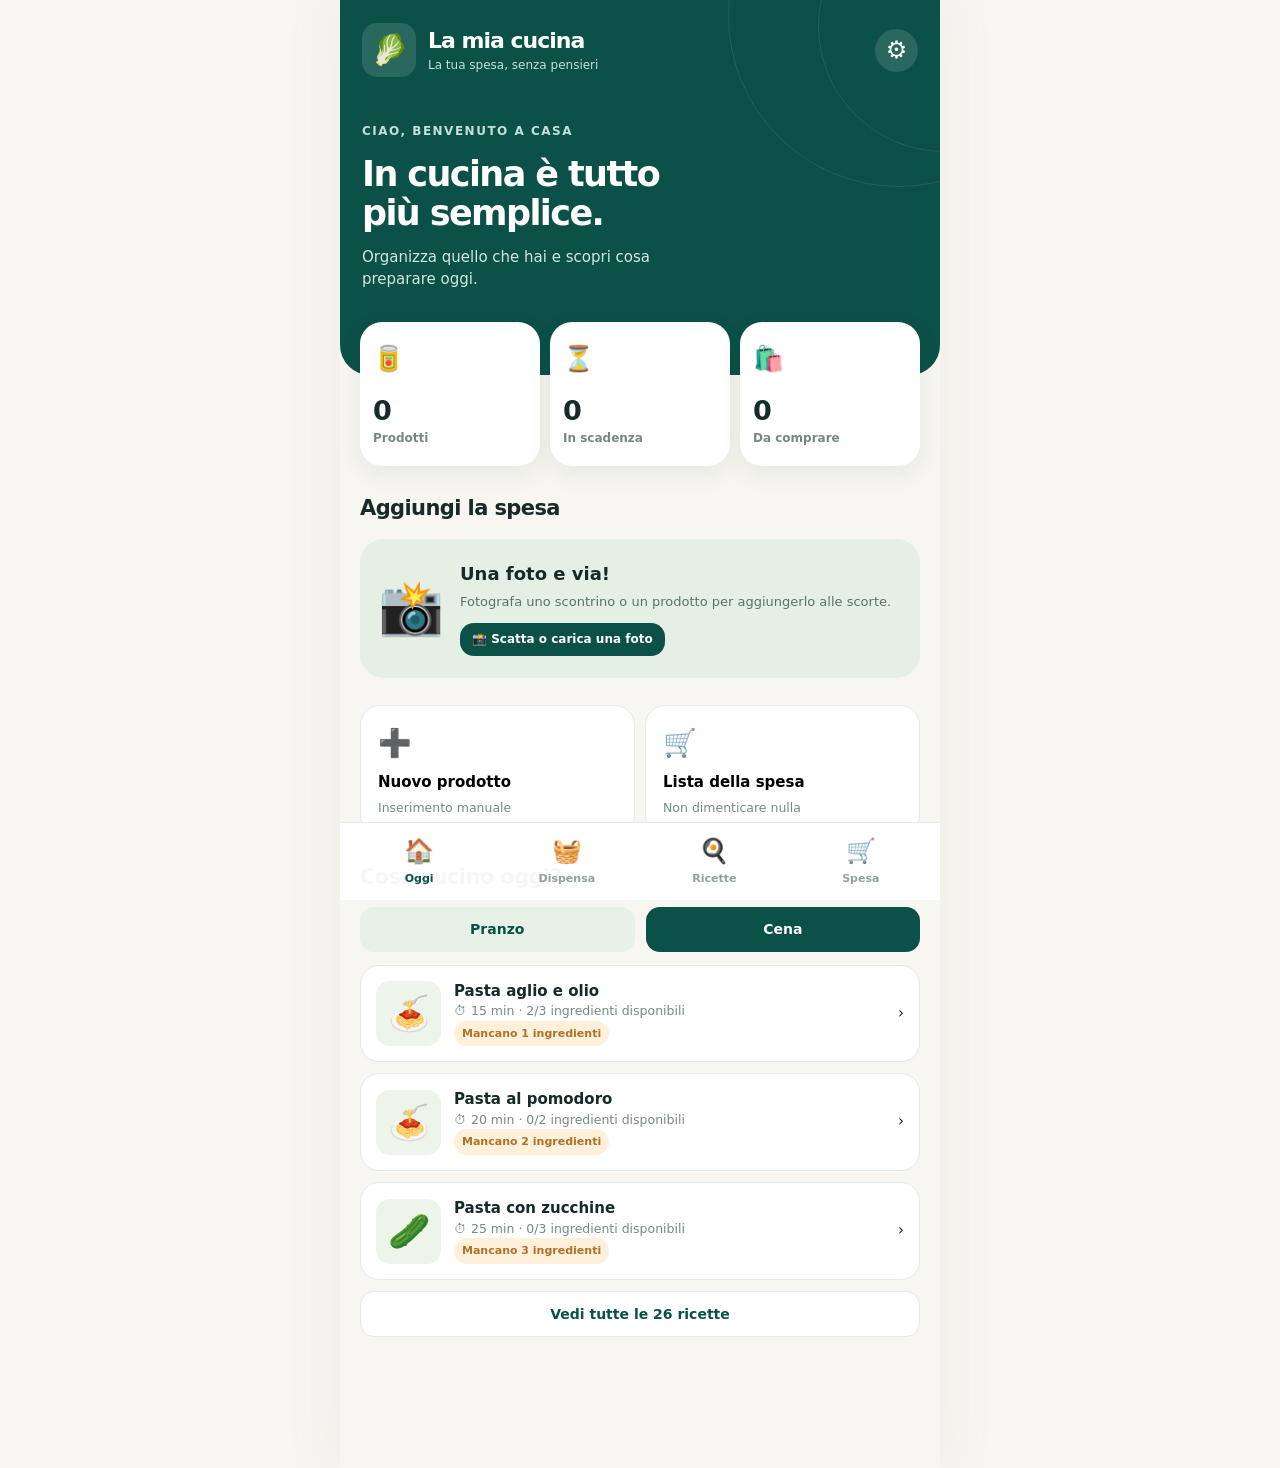
==== index.html @ 717e71c3 "Pubblica La mia cucina per iPhone (PWA)" ====
<!doctype html>
<html lang="it"><head><meta charset="UTF-8"><meta name="viewport" content="width=device-width,initial-scale=1,viewport-fit=cover"><meta name="theme-color" content="#0b5147"><meta name="apple-mobile-web-app-capable" content="yes"><meta name="apple-mobile-web-app-title" content="La mia cucina"><meta name="apple-mobile-web-app-status-bar-style" content="default"><meta name="description" content="La mia cucina: dispensa, frigo, ricette e lista spesa"><link rel="manifest" href="./manifest.webmanifest"><link rel="apple-touch-icon" href="./apple-touch-icon.png"><link rel="icon" href="./icon-192.png" type="image/png"><title>La mia cucina</title>
<style>
:root{--forest:#0b5147;--forest2:#073d35;--mint:#e6f0e5;--bg:#f7f6f0;--ink:#162b29;--muted:#768a81;--line:#e5eae4;--yellow:#fff4dc;--red:#bc4c45;--shadow:0 8px 26px #19352b12}*{box-sizing:border-box}html,body{margin:0;background:var(--bg);color:var(--ink);font:15px/1.45 system-ui,-apple-system,Segoe UI,sans-serif}button,input,select,textarea{font:inherit}button{cursor:pointer;border:0}button:disabled{opacity:.5}.app{max-width:600px;margin:auto;min-height:100dvh;padding-bottom:104px;background:var(--bg)}.hero{background:var(--forest);color:#fff;border-radius:0 0 30px 30px;padding:23px 22px 85px;position:relative;overflow:hidden}.hero:before,.hero:after{content:"";position:absolute;width:250px;height:250px;border:1px solid #ffffff19;border-radius:50%;right:-130px;top:-100px}.hero:after{width:340px;height:340px;top:-155px}.brandbar{display:flex;align-items:center;gap:12px;position:relative;z-index:1}.brandicon{border-radius:15px;background:#ffffff20;width:54px;height:54px;display:grid;place-items:center;font-size:30px}.brandbar b{display:block;font-size:22px;letter-spacing:-1px}.brandbar small{color:#c6e0d5;display:block;font-size:12px}.settings{margin-left:auto;background:#ffffff20;color:#fff;border-radius:50%;width:43px;height:43px;font-size:24px}.welcome{margin-top:43px;position:relative;z-index:1}.eyebrow{text-transform:uppercase;letter-spacing:1.5px;color:#c4dfd6;font-weight:800;font-size:12px}.welcome h1{font-size:35px;letter-spacing:-1.6px;line-height:1.13;max-width:330px;margin:13px 0}.welcome p{color:#d2e8df;margin:0;max-width:350px}.summary{position:relative;z-index:2;margin:-53px 20px 0;display:grid;grid-template-columns:repeat(3,minmax(0,1fr));gap:10px}.metric{border-radius:22px;background:#fff;box-shadow:var(--shadow);padding:19px 13px;min-width:0}.metric i{font-style:normal;font-size:25px}.metric b{display:block;font-size:27px;margin-top:13px}.metric small{display:block;color:#788780;font-size:12px;font-weight:700}.section{margin:27px 20px}.section h2{font-size:21px;letter-spacing:-.6px;margin:0 0 15px}.photo{display:flex;gap:16px;align-items:center;border-radius:24px;background:#e5efe4;padding:22px 18px}.photo .emoji{font-size:53px}.photo h3{margin:0 0 6px;font-size:18px}.photo p{font-size:13px;color:#5c726a;margin:0 0 11px}.btn{background:var(--forest);color:#fff;border:0;border-radius:14px;padding:12px 16px;font-weight:800;font-size:14px}.btn.alt{color:var(--forest);background:#e7f1e6}.btn.white{background:#fff;color:var(--forest);border:1px solid var(--line)}.btn.red{background:#feebe8;color:#aa403b}.btn.full{width:100%}.btn.small{font-size:12px;padding:8px 12px}.actions{display:grid;grid-template-columns:1fr 1fr;gap:10px}.tile{border:1px solid var(--line);border-radius:20px;background:#fff;padding:17px;text-align:left;min-height:123px}.tile i{font-size:27px;font-style:normal}.tile b{display:block;margin-top:10px}.tile small{display:block;color:var(--muted);margin-top:5px}.bottom{position:fixed;z-index:30;bottom:0;left:0;right:0;max-width:600px;margin:auto;background:#fffffff5;border-top:1px solid var(--line);display:flex;justify-content:space-around;padding:10px 6px max(12px,env(safe-area-inset-bottom))}.bottom button{background:none;min-width:66px;color:#91a19a;font-size:11px;font-weight:750;display:grid;justify-items:center;gap:2px}.bottom button span{font-size:24px}.bottom button.active{color:var(--forest)}.simple{background:var(--forest);color:white;border-radius:0 0 24px 24px;padding:27px 22px}.simple h1{margin:0;font-size:26px;letter-spacing:-1px}.simple p{font-size:13px;color:#cae0d5;margin:3px 0 0}.row{display:flex;align-items:center;justify-content:space-between;gap:12px}.row input{min-width:0}.card{background:#fff;border:1px solid var(--line);border-radius:19px;padding:15px;margin-bottom:11px}.item{display:flex;align-items:center;gap:13px}.symbol{font-size:26px;flex:none;width:45px;height:45px;border-radius:14px;background:#edf4ea;display:grid;place-items:center}.item-info{flex:1;min-width:0}.item-info strong{display:block;overflow:hidden;text-overflow:ellipsis;white-space:nowrap;font-size:14px}.item-info small{display:block;color:var(--muted);font-size:12px;margin-top:2px}.qbtn{border-radius:8px;background:#edf2e9;color:var(--forest);width:29px;height:29px;font-weight:800}.pill{font-size:11px;display:inline-block;background:#e8f6e8;color:#478248;padding:5px 8px;border-radius:20px;font-weight:800}.pill.warn{background:#fff0dc;color:#ae7226}.field{width:100%;padding:12px 13px;border-radius:13px;border:1px solid #dae4dc;background:#fff;color:var(--ink);min-height:47px}.field:focus{outline:2px solid #b8d8c4}.label{font-size:12px;color:#536d61;font-weight:800;display:block;margin:12px 0 6px}.grid2{display:grid;grid-template-columns:1fr 1fr;gap:11px}.muted{color:var(--muted);font-size:13px}.empty{border:1px dashed #cfdbd1;background:#fff;padding:25px 15px;text-align:center;border-radius:20px;color:#788b7f}.empty b{display:block;color:var(--ink);margin-top:9px}.empty span{font-size:35px}.filter{overflow:auto;display:flex;gap:7px;padding-bottom:8px;margin-bottom:7px}.filter button{white-space:nowrap;border:1px solid #dbe6da;border-radius:22px;background:#fff;padding:8px 13px;font-size:12px;color:#617b6b;font-weight:700}.filter button.on{background:var(--forest);color:#fff}.scrim{position:fixed;z-index:40;inset:0;background:#112820aa;display:flex;align-items:flex-end;justify-content:center}.sheet{background:#fff;width:min(600px,100%);border-radius:25px 25px 0 0;max-height:91dvh;overflow:auto;padding:18px 22px max(24px,env(safe-area-inset-bottom));box-shadow:0 -6px 30px #0002}.handle{background:#dce6de;height:5px;width:50px;border-radius:20px;margin:0 auto 21px}.sheet h2{font-size:23px;margin:0}.close{font-size:22px;border-radius:50%;background:#edf3eb;width:35px;height:35px}.opt{display:flex;text-align:left;align-items:center;gap:12px;background:#f4f8f2;border:1px solid #e1eadd;padding:15px;border-radius:16px;width:100%;margin:9px 0}.opt .sym{font-size:28px}.opt small{color:var(--muted);display:block}.notice{font-size:12px;background:#f3f6f2;border-radius:13px;color:#708476;padding:13px;margin:12px 0}.candidate{display:flex;gap:8px;align-items:center;padding:9px 0;border-bottom:1px solid #edf0ed}.candidate input[type=checkbox]{width:19px;height:19px;accent-color:var(--forest)}.candidate .field{padding:9px;font-size:13px;min-height:38px}.candidate .q{width:54px}.recipe{display:flex;gap:13px;align-items:center}.recipe .symbol{height:65px;width:65px;font-size:34px}.recipe .body{flex:1;min-width:0}.recipe .body b{display:block}.recipe .body small{color:var(--muted);display:block}.steps{line-height:1.7;padding-left:22px;font-size:14px;color:#536d61}.steps li{margin-bottom:8px}.toast{position:fixed;bottom:100px;left:50%;transform:translateX(-50%);background:#183d34;color:#fff;border-radius:12px;padding:13px 18px;z-index:60;font-weight:700;font-size:13px;max-width:90vw;box-shadow:var(--shadow)}@media(min-width:700px){.app{box-shadow:0 0 50px #a0b7a020}} 
</style></head><body><div id="app" class="app"></div><div id="overlay"></div><input hidden id="photoCamera" type="file" accept="image/*" capture="environment"><input hidden id="photoGallery" type="file" accept="image/*"><input hidden id="backupInput" type="file" accept=".json,application/json"><script src="app.js"></script><script>if('serviceWorker' in navigator){window.addEventListener('load',()=>navigator.serviceWorker.register('./sw.js').catch(()=>{}))}</script></body></html>
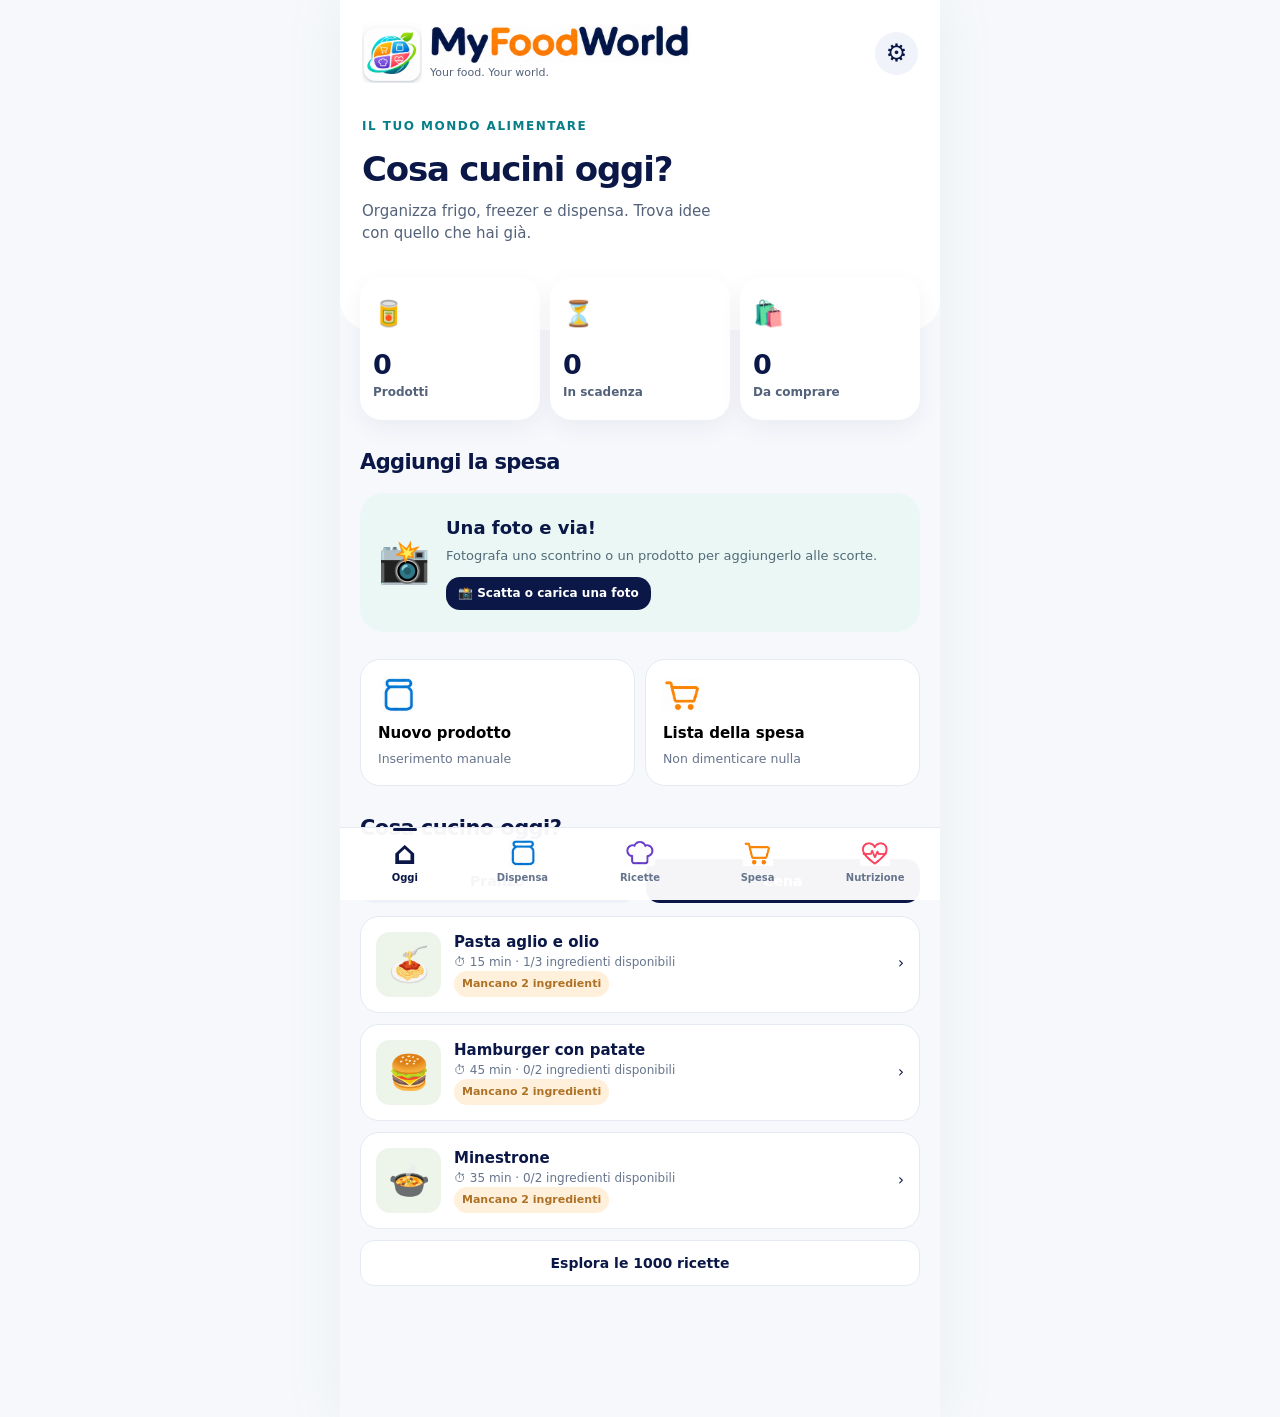
==== commit b422ad6b: "Prepare MyFoodWorld iPhone 1.4 with PWA migration and WebKit checks" ====
--- a/index.html
+++ b/index.html
@@ -1,5 +1,5 @@
 <!doctype html>
-<html lang="it"><head><meta charset="UTF-8"><meta name="viewport" content="width=device-width,initial-scale=1,viewport-fit=cover"><meta name="theme-color" content="#0b5147"><meta name="apple-mobile-web-app-capable" content="yes"><meta name="apple-mobile-web-app-title" content="La mia cucina"><meta name="apple-mobile-web-app-status-bar-style" content="default"><meta name="description" content="La mia cucina: dispensa, frigo, ricette e lista spesa"><link rel="manifest" href="./manifest.webmanifest"><link rel="apple-touch-icon" href="./apple-touch-icon.png"><link rel="icon" href="./icon-192.png" type="image/png"><title>La mia cucina</title>
+<html lang="it"><head><meta charset="UTF-8"><meta name="viewport" content="width=device-width,initial-scale=1,viewport-fit=cover"><meta name="theme-color" content="#0a1747"><meta name="apple-mobile-web-app-capable" content="yes"><meta name="apple-mobile-web-app-title" content="MyFoodWorld"><meta name="apple-mobile-web-app-status-bar-style" content="default"><meta name="description" content="Dispensa, frigo, 1.000 ricette, spesa e nutrizione, sul tuo iPhone"><link rel="manifest" href="./manifest.webmanifest"><link rel="apple-touch-icon" href="./apple-touch-icon.png"><title>MyFoodWorld</title><link rel="icon" type="image/webp" href="brand-icon-dark.webp">
 <style>
 :root{--forest:#0b5147;--forest2:#073d35;--mint:#e6f0e5;--bg:#f7f6f0;--ink:#162b29;--muted:#768a81;--line:#e5eae4;--yellow:#fff4dc;--red:#bc4c45;--shadow:0 8px 26px #19352b12}*{box-sizing:border-box}html,body{margin:0;background:var(--bg);color:var(--ink);font:15px/1.45 system-ui,-apple-system,Segoe UI,sans-serif}button,input,select,textarea{font:inherit}button{cursor:pointer;border:0}button:disabled{opacity:.5}.app{max-width:600px;margin:auto;min-height:100dvh;padding-bottom:104px;background:var(--bg)}.hero{background:var(--forest);color:#fff;border-radius:0 0 30px 30px;padding:23px 22px 85px;position:relative;overflow:hidden}.hero:before,.hero:after{content:"";position:absolute;width:250px;height:250px;border:1px solid #ffffff19;border-radius:50%;right:-130px;top:-100px}.hero:after{width:340px;height:340px;top:-155px}.brandbar{display:flex;align-items:center;gap:12px;position:relative;z-index:1}.brandicon{border-radius:15px;background:#ffffff20;width:54px;height:54px;display:grid;place-items:center;font-size:30px}.brandbar b{display:block;font-size:22px;letter-spacing:-1px}.brandbar small{color:#c6e0d5;display:block;font-size:12px}.settings{margin-left:auto;background:#ffffff20;color:#fff;border-radius:50%;width:43px;height:43px;font-size:24px}.welcome{margin-top:43px;position:relative;z-index:1}.eyebrow{text-transform:uppercase;letter-spacing:1.5px;color:#c4dfd6;font-weight:800;font-size:12px}.welcome h1{font-size:35px;letter-spacing:-1.6px;line-height:1.13;max-width:330px;margin:13px 0}.welcome p{color:#d2e8df;margin:0;max-width:350px}.summary{position:relative;z-index:2;margin:-53px 20px 0;display:grid;grid-template-columns:repeat(3,minmax(0,1fr));gap:10px}.metric{border-radius:22px;background:#fff;box-shadow:var(--shadow);padding:19px 13px;min-width:0}.metric i{font-style:normal;font-size:25px}.metric b{display:block;font-size:27px;margin-top:13px}.metric small{display:block;color:#788780;font-size:12px;font-weight:700}.section{margin:27px 20px}.section h2{font-size:21px;letter-spacing:-.6px;margin:0 0 15px}.photo{display:flex;gap:16px;align-items:center;border-radius:24px;background:#e5efe4;padding:22px 18px}.photo .emoji{font-size:53px}.photo h3{margin:0 0 6px;font-size:18px}.photo p{font-size:13px;color:#5c726a;margin:0 0 11px}.btn{background:var(--forest);color:#fff;border:0;border-radius:14px;padding:12px 16px;font-weight:800;font-size:14px}.btn.alt{color:var(--forest);background:#e7f1e6}.btn.white{background:#fff;color:var(--forest);border:1px solid var(--line)}.btn.red{background:#feebe8;color:#aa403b}.btn.full{width:100%}.btn.small{font-size:12px;padding:8px 12px}.actions{display:grid;grid-template-columns:1fr 1fr;gap:10px}.tile{border:1px solid var(--line);border-radius:20px;background:#fff;padding:17px;text-align:left;min-height:123px}.tile i{font-size:27px;font-style:normal}.tile b{display:block;margin-top:10px}.tile small{display:block;color:var(--muted);margin-top:5px}.bottom{position:fixed;z-index:30;bottom:0;left:0;right:0;max-width:600px;margin:auto;background:#fffffff5;border-top:1px solid var(--line);display:flex;justify-content:space-around;padding:10px 6px max(12px,env(safe-area-inset-bottom))}.bottom button{background:none;min-width:66px;color:#91a19a;font-size:11px;font-weight:750;display:grid;justify-items:center;gap:2px}.bottom button span{font-size:24px}.bottom button.active{color:var(--forest)}.simple{background:var(--forest);color:white;border-radius:0 0 24px 24px;padding:27px 22px}.simple h1{margin:0;font-size:26px;letter-spacing:-1px}.simple p{font-size:13px;color:#cae0d5;margin:3px 0 0}.row{display:flex;align-items:center;justify-content:space-between;gap:12px}.row input{min-width:0}.card{background:#fff;border:1px solid var(--line);border-radius:19px;padding:15px;margin-bottom:11px}.item{display:flex;align-items:center;gap:13px}.symbol{font-size:26px;flex:none;width:45px;height:45px;border-radius:14px;background:#edf4ea;display:grid;place-items:center}.item-info{flex:1;min-width:0}.item-info strong{display:block;overflow:hidden;text-overflow:ellipsis;white-space:nowrap;font-size:14px}.item-info small{display:block;color:var(--muted);font-size:12px;margin-top:2px}.qbtn{border-radius:8px;background:#edf2e9;color:var(--forest);width:29px;height:29px;font-weight:800}.pill{font-size:11px;display:inline-block;background:#e8f6e8;color:#478248;padding:5px 8px;border-radius:20px;font-weight:800}.pill.warn{background:#fff0dc;color:#ae7226}.field{width:100%;padding:12px 13px;border-radius:13px;border:1px solid #dae4dc;background:#fff;color:var(--ink);min-height:47px}.field:focus{outline:2px solid #b8d8c4}.label{font-size:12px;color:#536d61;font-weight:800;display:block;margin:12px 0 6px}.grid2{display:grid;grid-template-columns:1fr 1fr;gap:11px}.muted{color:var(--muted);font-size:13px}.empty{border:1px dashed #cfdbd1;background:#fff;padding:25px 15px;text-align:center;border-radius:20px;color:#788b7f}.empty b{display:block;color:var(--ink);margin-top:9px}.empty span{font-size:35px}.filter{overflow:auto;display:flex;gap:7px;padding-bottom:8px;margin-bottom:7px}.filter button{white-space:nowrap;border:1px solid #dbe6da;border-radius:22px;background:#fff;padding:8px 13px;font-size:12px;color:#617b6b;font-weight:700}.filter button.on{background:var(--forest);color:#fff}.scrim{position:fixed;z-index:40;inset:0;background:#112820aa;display:flex;align-items:flex-end;justify-content:center}.sheet{background:#fff;width:min(600px,100%);border-radius:25px 25px 0 0;max-height:91dvh;overflow:auto;padding:18px 22px max(24px,env(safe-area-inset-bottom));box-shadow:0 -6px 30px #0002}.handle{background:#dce6de;height:5px;width:50px;border-radius:20px;margin:0 auto 21px}.sheet h2{font-size:23px;margin:0}.close{font-size:22px;border-radius:50%;background:#edf3eb;width:35px;height:35px}.opt{display:flex;text-align:left;align-items:center;gap:12px;background:#f4f8f2;border:1px solid #e1eadd;padding:15px;border-radius:16px;width:100%;margin:9px 0}.opt .sym{font-size:28px}.opt small{color:var(--muted);display:block}.notice{font-size:12px;background:#f3f6f2;border-radius:13px;color:#708476;padding:13px;margin:12px 0}.candidate{display:flex;gap:8px;align-items:center;padding:9px 0;border-bottom:1px solid #edf0ed}.candidate input[type=checkbox]{width:19px;height:19px;accent-color:var(--forest)}.candidate .field{padding:9px;font-size:13px;min-height:38px}.candidate .q{width:54px}.recipe{display:flex;gap:13px;align-items:center}.recipe .symbol{height:65px;width:65px;font-size:34px}.recipe .body{flex:1;min-width:0}.recipe .body b{display:block}.recipe .body small{color:var(--muted);display:block}.steps{line-height:1.7;padding-left:22px;font-size:14px;color:#536d61}.steps li{margin-bottom:8px}.toast{position:fixed;bottom:100px;left:50%;transform:translateX(-50%);background:#183d34;color:#fff;border-radius:12px;padding:13px 18px;z-index:60;font-weight:700;font-size:13px;max-width:90vw;box-shadow:var(--shadow)}@media(min-width:700px){.app{box-shadow:0 0 50px #a0b7a020}} 
-</style></head><body><div id="app" class="app"></div><div id="overlay"></div><input hidden id="photoCamera" type="file" accept="image/*" capture="environment"><input hidden id="photoGallery" type="file" accept="image/*"><input hidden id="backupInput" type="file" accept=".json,application/json"><script src="app.js"></script><script>if('serviceWorker' in navigator){window.addEventListener('load',()=>navigator.serviceWorker.register('./sw.js').catch(()=>{}))}</script></body></html>+</style><link rel="stylesheet" href="brand.css"><link rel="stylesheet" href="features.css"><link rel="stylesheet" href="pwa.css"></head><body><div id="app" class="app"></div><div id="overlay"></div><input hidden id="photoCamera" type="file" accept="image/*" capture="environment"><input hidden id="photoGallery" type="file" accept="image/*"><input hidden id="backupInput" type="file" accept=".json,application/json"><script src="recipes.js"></script><script src="food-tools.js"></script><script src="recipe-tools.js"></script><script src="nutrition.js"></script><script src="ocr-tools.js"></script><script src="app.js"></script><script src="pwa.js"></script></body></html>
--- a/brand.css
+++ b/brand.css
@@ -0,0 +1,29 @@
+/* Approved artwork is displayed as-is: no filters, recoloring or distortion. */
+:root{--forest:#0a1747;--forest2:#071035;--mint:#eaf7f5;--bg:#f6f8fc;--ink:#0a1747;--muted:#66748c;--line:#e5eaf2;--shadow:0 8px 26px #0a17470d}
+.hero{background:#fff;color:var(--ink)}
+.hero:before,.hero:after{display:none}
+.brandbar{gap:8px}
+.brandicon{display:block;flex:none;width:60px;height:60px;border-radius:0;background:none;object-fit:contain}
+.brand-name{min-width:0;flex:1}
+.wordmark{display:block;width:100%;max-width:260px;height:auto;object-fit:contain}
+.brandbar small{color:#53627a;font-size:11px;margin-top:2px}
+.settings{flex:none;background:#f0f3f9;color:var(--ink)}
+.welcome{margin-top:32px}
+.welcome h1{font-size:34px;letter-spacing:-1.2px}
+.welcome p{color:#53627a}
+.eyebrow{color:#087f88}
+.photo{background:#eaf7f5}
+.photo p{color:#536b77}
+.btn.alt{background:#edf2fa;color:var(--ink)}
+.category-icon{display:block;width:40px;height:36px;object-fit:contain}
+.nav-icon{display:block;width:30px;height:28px;object-fit:contain}
+.bottom button{color:#66748c;min-height:50px}
+.bottom button>span{height:28px;line-height:28px;font-size:32px}
+.bottom button.active{color:#0a1747;position:relative}
+.bottom button.active:before{content:"";position:absolute;top:-10px;width:24px;height:3px;border-radius:3px;background:#0a1747}
+.simple p{color:#d7e3ff}
+.settings-logo{display:block;max-width:280px;width:100%;height:auto;object-fit:contain;margin:20px auto 8px}
+.brand-version{text-align:center;color:var(--muted);font-size:12px;margin:0 0 18px}
+.field:focus{outline-color:#12a9b6}
+button:focus-visible{outline:3px solid #12a9b6;outline-offset:3px}
+@media(max-width:360px){.brandicon{width:48px;height:48px}.hero{padding-left:16px;padding-right:16px}.brandbar small{font-size:10px}.settings{width:38px;height:38px}}
--- a/features.css
+++ b/features.css
@@ -0,0 +1,15 @@
+.bottom button{min-width:0;flex:1;font-size:10px}
+.bottom{gap:0}
+.nutrition-editor{border:1px solid var(--line);border-radius:14px;margin:16px 0;padding:14px}
+.nutrition-editor summary{cursor:pointer;font-weight:750}
+.nutri-values{display:grid;grid-template-columns:repeat(4,minmax(0,1fr));gap:8px;margin:14px 0}
+.nutri-values>div{padding:12px 6px;background:#edf3fb;border-radius:14px;text-align:center}
+.nutri-values b{display:block;font-size:21px}
+.nutri-values small{display:block;font-size:10px;color:#53627a}
+.diary-meta{display:block;color:var(--muted);font-size:12px;margin-top:4px}
+.ingredient-status{font-size:11px;color:#53627a;white-space:nowrap}
+.recipe .body{overflow-wrap:anywhere}
+.recipe .body small{font-size:12px}
+.photo .emoji{font-size:42px}
+.metric small{color:#53627a}
+@media(max-width:360px){.nutri-values{grid-template-columns:repeat(2,minmax(0,1fr))}.bottom .nav-icon{width:26px;height:26px}.bottom button{font-size:9px}}
--- a/pwa.css
+++ b/pwa.css
@@ -0,0 +1,3 @@
+.app-update{position:fixed;bottom:100px;left:50%;transform:translateX(-50%);width:min(350px,90vw);z-index:35;display:flex;align-items:center;justify-content:space-between;gap:12px;padding:12px 14px;border:1px solid #dce5f4;background:#fff;border-radius:16px;box-shadow:0 5px 24px #0a174724;font-size:12px;color:#0a1747}
+input,select,textarea{font-size:16px}
+.sheet{overscroll-behavior:contain;-webkit-overflow-scrolling:touch}
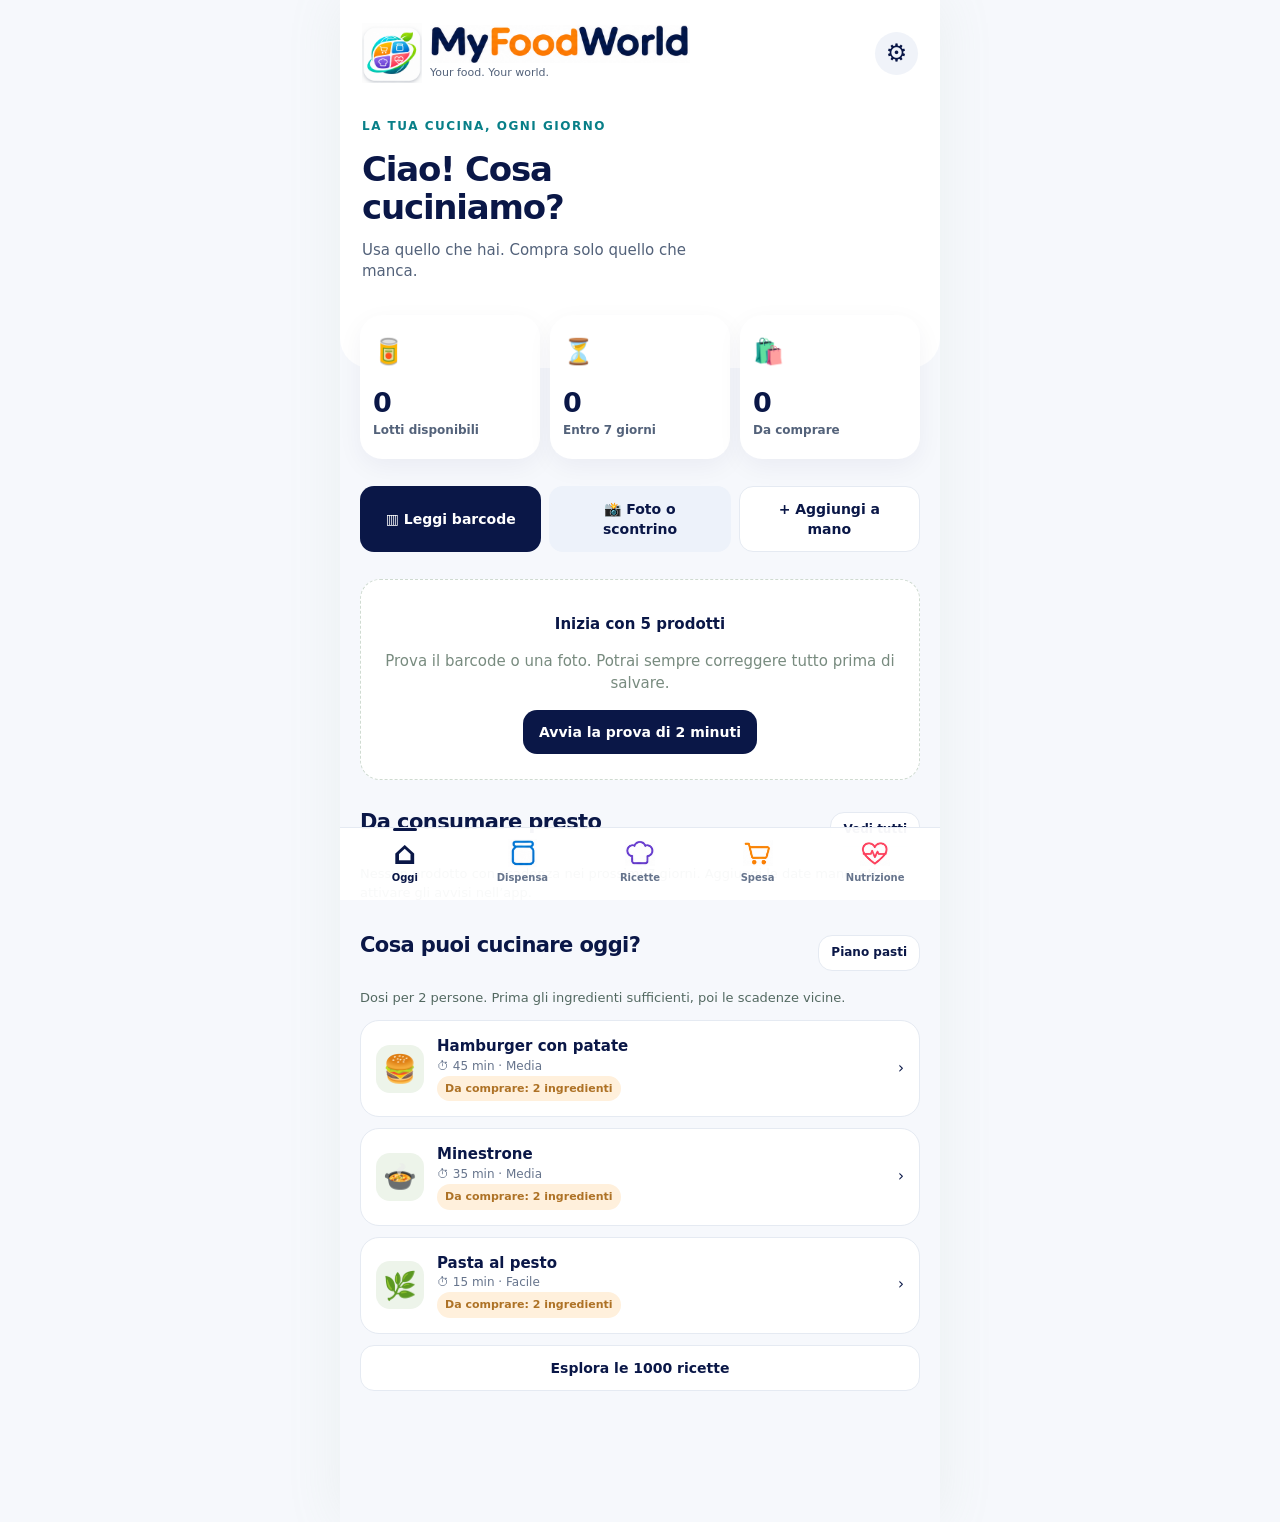
==== commit 57705270: "MyFoodWorld 1.5: pantry quantities, meal planning, barcodes and recoverable backups" ====
--- a/index.html
+++ b/index.html
@@ -1,5 +1,6 @@
 <!doctype html>
-<html lang="it"><head><meta charset="UTF-8"><meta name="viewport" content="width=device-width,initial-scale=1,viewport-fit=cover"><meta name="theme-color" content="#0a1747"><meta name="apple-mobile-web-app-capable" content="yes"><meta name="apple-mobile-web-app-title" content="MyFoodWorld"><meta name="apple-mobile-web-app-status-bar-style" content="default"><meta name="description" content="Dispensa, frigo, 1.000 ricette, spesa e nutrizione, sul tuo iPhone"><link rel="manifest" href="./manifest.webmanifest"><link rel="apple-touch-icon" href="./apple-touch-icon.png"><title>MyFoodWorld</title><link rel="icon" type="image/webp" href="brand-icon-dark.webp">
+<html lang="it"><head><meta charset="UTF-8"><meta name="viewport" content="width=device-width,initial-scale=1,viewport-fit=cover"><meta name="theme-color" content="#0a1747"><meta name="apple-mobile-web-app-capable" content="yes"><meta name="apple-mobile-web-app-title" content="MyFoodWorld"><meta name="apple-mobile-web-app-status-bar-style" content="default"><link rel="manifest" href="./manifest.webmanifest"><link rel="apple-touch-icon" href="./apple-touch-icon.png"><title>MyFoodWorld</title><link rel="icon" type="image/webp" href="brand-icon-dark.webp">
 <style>
 :root{--forest:#0b5147;--forest2:#073d35;--mint:#e6f0e5;--bg:#f7f6f0;--ink:#162b29;--muted:#768a81;--line:#e5eae4;--yellow:#fff4dc;--red:#bc4c45;--shadow:0 8px 26px #19352b12}*{box-sizing:border-box}html,body{margin:0;background:var(--bg);color:var(--ink);font:15px/1.45 system-ui,-apple-system,Segoe UI,sans-serif}button,input,select,textarea{font:inherit}button{cursor:pointer;border:0}button:disabled{opacity:.5}.app{max-width:600px;margin:auto;min-height:100dvh;padding-bottom:104px;background:var(--bg)}.hero{background:var(--forest);color:#fff;border-radius:0 0 30px 30px;padding:23px 22px 85px;position:relative;overflow:hidden}.hero:before,.hero:after{content:"";position:absolute;width:250px;height:250px;border:1px solid #ffffff19;border-radius:50%;right:-130px;top:-100px}.hero:after{width:340px;height:340px;top:-155px}.brandbar{display:flex;align-items:center;gap:12px;position:relative;z-index:1}.brandicon{border-radius:15px;background:#ffffff20;width:54px;height:54px;display:grid;place-items:center;font-size:30px}.brandbar b{display:block;font-size:22px;letter-spacing:-1px}.brandbar small{color:#c6e0d5;display:block;font-size:12px}.settings{margin-left:auto;background:#ffffff20;color:#fff;border-radius:50%;width:43px;height:43px;font-size:24px}.welcome{margin-top:43px;position:relative;z-index:1}.eyebrow{text-transform:uppercase;letter-spacing:1.5px;color:#c4dfd6;font-weight:800;font-size:12px}.welcome h1{font-size:35px;letter-spacing:-1.6px;line-height:1.13;max-width:330px;margin:13px 0}.welcome p{color:#d2e8df;margin:0;max-width:350px}.summary{position:relative;z-index:2;margin:-53px 20px 0;display:grid;grid-template-columns:repeat(3,minmax(0,1fr));gap:10px}.metric{border-radius:22px;background:#fff;box-shadow:var(--shadow);padding:19px 13px;min-width:0}.metric i{font-style:normal;font-size:25px}.metric b{display:block;font-size:27px;margin-top:13px}.metric small{display:block;color:#788780;font-size:12px;font-weight:700}.section{margin:27px 20px}.section h2{font-size:21px;letter-spacing:-.6px;margin:0 0 15px}.photo{display:flex;gap:16px;align-items:center;border-radius:24px;background:#e5efe4;padding:22px 18px}.photo .emoji{font-size:53px}.photo h3{margin:0 0 6px;font-size:18px}.photo p{font-size:13px;color:#5c726a;margin:0 0 11px}.btn{background:var(--forest);color:#fff;border:0;border-radius:14px;padding:12px 16px;font-weight:800;font-size:14px}.btn.alt{color:var(--forest);background:#e7f1e6}.btn.white{background:#fff;color:var(--forest);border:1px solid var(--line)}.btn.red{background:#feebe8;color:#aa403b}.btn.full{width:100%}.btn.small{font-size:12px;padding:8px 12px}.actions{display:grid;grid-template-columns:1fr 1fr;gap:10px}.tile{border:1px solid var(--line);border-radius:20px;background:#fff;padding:17px;text-align:left;min-height:123px}.tile i{font-size:27px;font-style:normal}.tile b{display:block;margin-top:10px}.tile small{display:block;color:var(--muted);margin-top:5px}.bottom{position:fixed;z-index:30;bottom:0;left:0;right:0;max-width:600px;margin:auto;background:#fffffff5;border-top:1px solid var(--line);display:flex;justify-content:space-around;padding:10px 6px max(12px,env(safe-area-inset-bottom))}.bottom button{background:none;min-width:66px;color:#91a19a;font-size:11px;font-weight:750;display:grid;justify-items:center;gap:2px}.bottom button span{font-size:24px}.bottom button.active{color:var(--forest)}.simple{background:var(--forest);color:white;border-radius:0 0 24px 24px;padding:27px 22px}.simple h1{margin:0;font-size:26px;letter-spacing:-1px}.simple p{font-size:13px;color:#cae0d5;margin:3px 0 0}.row{display:flex;align-items:center;justify-content:space-between;gap:12px}.row input{min-width:0}.card{background:#fff;border:1px solid var(--line);border-radius:19px;padding:15px;margin-bottom:11px}.item{display:flex;align-items:center;gap:13px}.symbol{font-size:26px;flex:none;width:45px;height:45px;border-radius:14px;background:#edf4ea;display:grid;place-items:center}.item-info{flex:1;min-width:0}.item-info strong{display:block;overflow:hidden;text-overflow:ellipsis;white-space:nowrap;font-size:14px}.item-info small{display:block;color:var(--muted);font-size:12px;margin-top:2px}.qbtn{border-radius:8px;background:#edf2e9;color:var(--forest);width:29px;height:29px;font-weight:800}.pill{font-size:11px;display:inline-block;background:#e8f6e8;color:#478248;padding:5px 8px;border-radius:20px;font-weight:800}.pill.warn{background:#fff0dc;color:#ae7226}.field{width:100%;padding:12px 13px;border-radius:13px;border:1px solid #dae4dc;background:#fff;color:var(--ink);min-height:47px}.field:focus{outline:2px solid #b8d8c4}.label{font-size:12px;color:#536d61;font-weight:800;display:block;margin:12px 0 6px}.grid2{display:grid;grid-template-columns:1fr 1fr;gap:11px}.muted{color:var(--muted);font-size:13px}.empty{border:1px dashed #cfdbd1;background:#fff;padding:25px 15px;text-align:center;border-radius:20px;color:#788b7f}.empty b{display:block;color:var(--ink);margin-top:9px}.empty span{font-size:35px}.filter{overflow:auto;display:flex;gap:7px;padding-bottom:8px;margin-bottom:7px}.filter button{white-space:nowrap;border:1px solid #dbe6da;border-radius:22px;background:#fff;padding:8px 13px;font-size:12px;color:#617b6b;font-weight:700}.filter button.on{background:var(--forest);color:#fff}.scrim{position:fixed;z-index:40;inset:0;background:#112820aa;display:flex;align-items:flex-end;justify-content:center}.sheet{background:#fff;width:min(600px,100%);border-radius:25px 25px 0 0;max-height:91dvh;overflow:auto;padding:18px 22px max(24px,env(safe-area-inset-bottom));box-shadow:0 -6px 30px #0002}.handle{background:#dce6de;height:5px;width:50px;border-radius:20px;margin:0 auto 21px}.sheet h2{font-size:23px;margin:0}.close{font-size:22px;border-radius:50%;background:#edf3eb;width:35px;height:35px}.opt{display:flex;text-align:left;align-items:center;gap:12px;background:#f4f8f2;border:1px solid #e1eadd;padding:15px;border-radius:16px;width:100%;margin:9px 0}.opt .sym{font-size:28px}.opt small{color:var(--muted);display:block}.notice{font-size:12px;background:#f3f6f2;border-radius:13px;color:#708476;padding:13px;margin:12px 0}.candidate{display:flex;gap:8px;align-items:center;padding:9px 0;border-bottom:1px solid #edf0ed}.candidate input[type=checkbox]{width:19px;height:19px;accent-color:var(--forest)}.candidate .field{padding:9px;font-size:13px;min-height:38px}.candidate .q{width:54px}.recipe{display:flex;gap:13px;align-items:center}.recipe .symbol{height:65px;width:65px;font-size:34px}.recipe .body{flex:1;min-width:0}.recipe .body b{display:block}.recipe .body small{color:var(--muted);display:block}.steps{line-height:1.7;padding-left:22px;font-size:14px;color:#536d61}.steps li{margin-bottom:8px}.toast{position:fixed;bottom:100px;left:50%;transform:translateX(-50%);background:#183d34;color:#fff;border-radius:12px;padding:13px 18px;z-index:60;font-weight:700;font-size:13px;max-width:90vw;box-shadow:var(--shadow)}@media(min-width:700px){.app{box-shadow:0 0 50px #a0b7a020}} 
-</style><link rel="stylesheet" href="brand.css"><link rel="stylesheet" href="features.css"><link rel="stylesheet" href="pwa.css"></head><body><div id="app" class="app"></div><div id="overlay"></div><input hidden id="photoCamera" type="file" accept="image/*" capture="environment"><input hidden id="photoGallery" type="file" accept="image/*"><input hidden id="backupInput" type="file" accept=".json,application/json"><script src="recipes.js"></script><script src="food-tools.js"></script><script src="recipe-tools.js"></script><script src="nutrition.js"></script><script src="ocr-tools.js"></script><script src="app.js"></script><script src="pwa.js"></script></body></html>
+</style><link rel="stylesheet" href="brand.css"><link rel="stylesheet" href="features.css"><link rel="stylesheet" href="pwa.css"></head><body><div id="app" class="app"></div><div id="overlay"></div><input hidden id="photoCamera" type="file" accept="image/*" capture="environment"><input hidden id="photoGallery" type="file" accept="image/*"><input hidden id="backupInput" type="file" accept=".json,application/json"><script src="recipes.js"></script><script src="food-tools.js"></script><script src="kitchen-core.js"></script><script src="recipe-tools.js"></script><script src="nutrition.js"></script><script src="ocr-tools.js"></script><script src="app.js"></script><script src="barcode-tools.js"></script><script src="daily-ui.js"></script><script src="pwa.js"></script></body></html>
+
--- a/features.css
+++ b/features.css
@@ -13,3 +13,5 @@
 .photo .emoji{font-size:42px}
 .metric small{color:#53627a}
 @media(max-width:360px){.nutri-values{grid-template-columns:repeat(2,minmax(0,1fr))}.bottom .nav-icon{width:26px;height:26px}.bottom button{font-size:9px}}
+
+.quick-actions{display:flex;flex-wrap:wrap;gap:8px}.quick-actions .btn{flex:1 1 140px}.metric{text-align:left;color:var(--ink)}.urgent-row{display:flex;align-items:center;gap:12px;width:100%;text-align:left;color:var(--ink)}.urgent-row>span:nth-child(2){flex:1;min-width:0}.urgent-row small{display:block;color:#566b64;font-size:12px}.item{display:block}.item-info.plain{background:transparent;text-align:left;color:var(--ink);padding:0;min-width:0}.item-info strong{white-space:normal;overflow-wrap:anywhere}.item-actions{display:flex;gap:8px;flex-wrap:wrap;margin-top:12px}.recipe{width:100%;text-align:left;color:var(--ink)}.recipe .symbol{width:48px;height:48px;font-size:27px}.recipe .body{overflow-wrap:anywhere}.expiry-hint{color:#8a5a0a!important;margin-top:4px}.undo{background:transparent;color:#fff;text-decoration:underline;font-weight:800;padding:0 6px}.sheet>.btn.full{margin-top:12px}.filter{margin-top:12px}.muted{color:#536961}.notice{color:#465d52}.row{min-width:0}.row>div{min-width:0;overflow-wrap:anywhere}.label{color:#405c4e}.btn:focus-visible,button:focus-visible{outline:3px solid #deac36;outline-offset:2px}.sheet input[type=checkbox]{flex:none;width:20px;height:20px}.nutrition-editor textarea{min-height:84px}.brand-version{color:#52665e}@media(max-width:360px){.section{margin:22px 14px}.summary{margin-left:14px;margin-right:14px;gap:7px}.metric{padding:14px 9px}.metric small{font-size:11px}.sheet{padding-left:16px;padding-right:16px}.bottom button{min-width:0;flex:1}.row{gap:8px}.btn.small{padding:8px}}
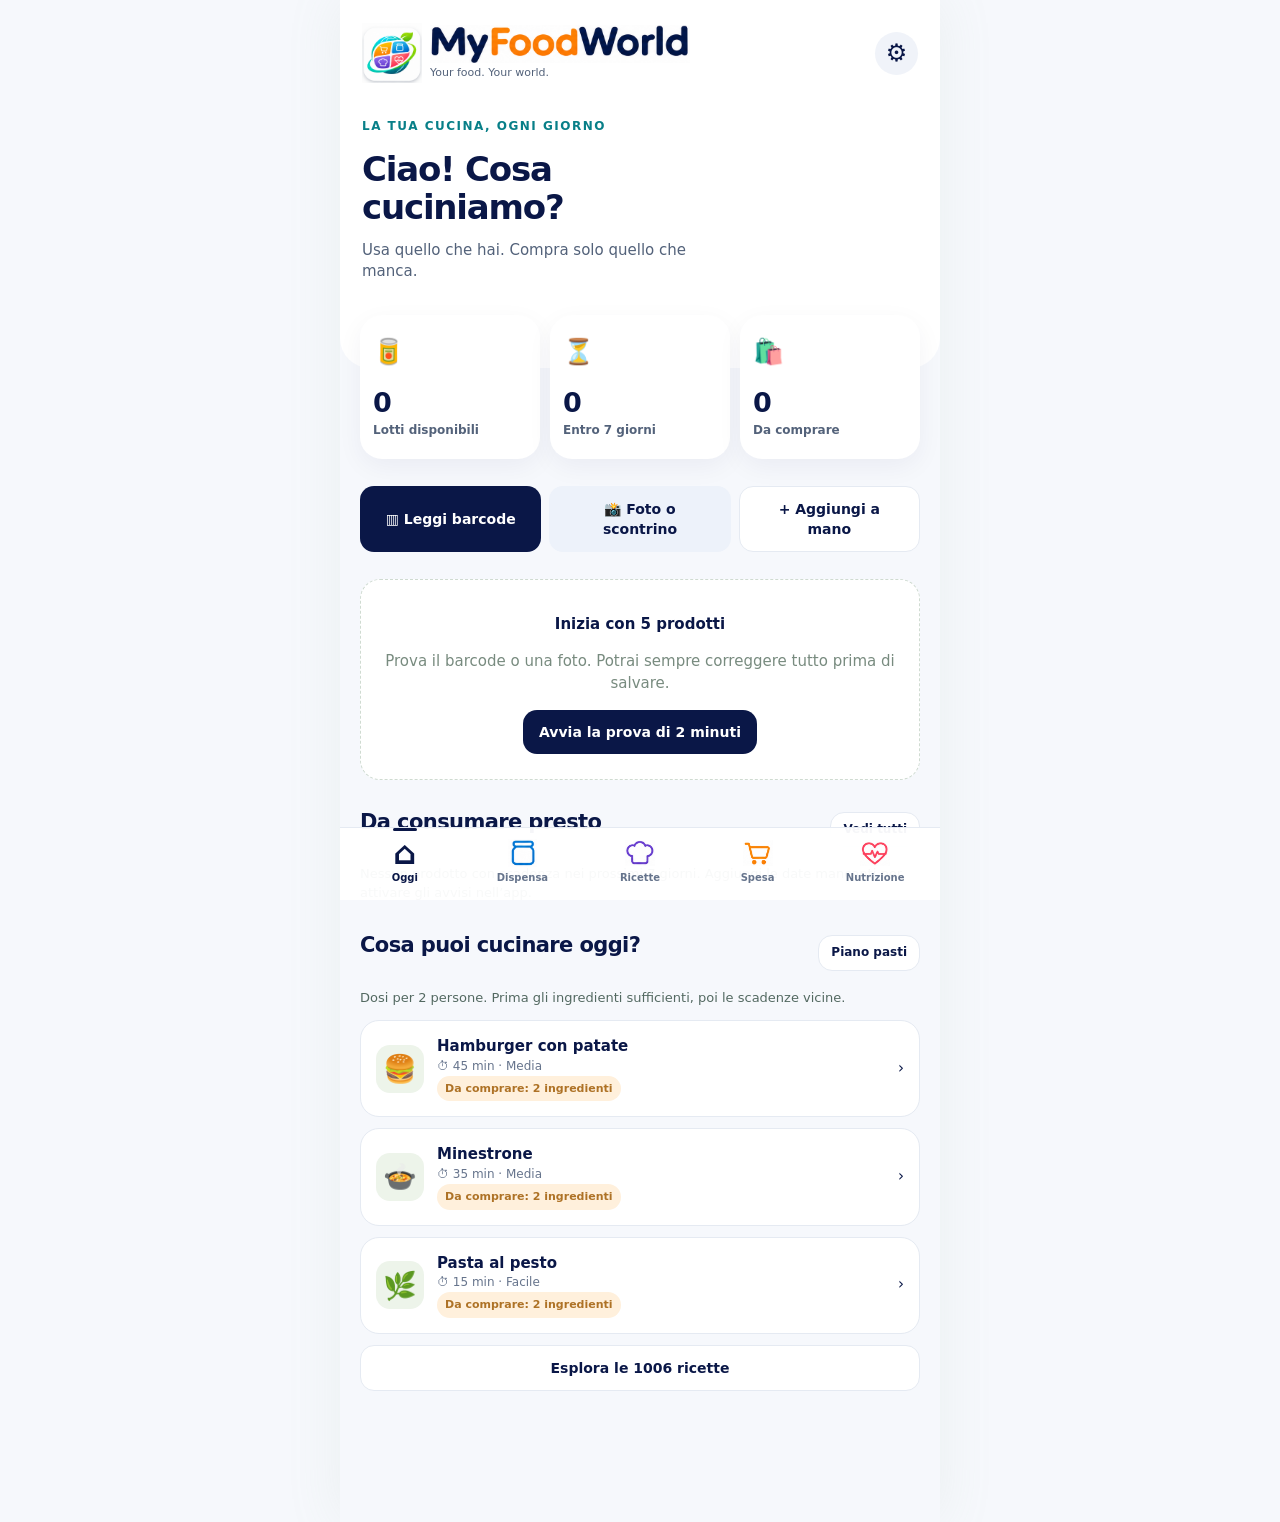
==== commit 151daafe: "Publish MyFoodWorld 1.6: live scanner, multipacks, linked diary and grouped recipes" ====
--- a/index.html
+++ b/index.html
@@ -2,5 +2,5 @@
 <html lang="it"><head><meta charset="UTF-8"><meta name="viewport" content="width=device-width,initial-scale=1,viewport-fit=cover"><meta name="theme-color" content="#0a1747"><meta name="apple-mobile-web-app-capable" content="yes"><meta name="apple-mobile-web-app-title" content="MyFoodWorld"><meta name="apple-mobile-web-app-status-bar-style" content="default"><link rel="manifest" href="./manifest.webmanifest"><link rel="apple-touch-icon" href="./apple-touch-icon.png"><title>MyFoodWorld</title><link rel="icon" type="image/webp" href="brand-icon-dark.webp">
 <style>
 :root{--forest:#0b5147;--forest2:#073d35;--mint:#e6f0e5;--bg:#f7f6f0;--ink:#162b29;--muted:#768a81;--line:#e5eae4;--yellow:#fff4dc;--red:#bc4c45;--shadow:0 8px 26px #19352b12}*{box-sizing:border-box}html,body{margin:0;background:var(--bg);color:var(--ink);font:15px/1.45 system-ui,-apple-system,Segoe UI,sans-serif}button,input,select,textarea{font:inherit}button{cursor:pointer;border:0}button:disabled{opacity:.5}.app{max-width:600px;margin:auto;min-height:100dvh;padding-bottom:104px;background:var(--bg)}.hero{background:var(--forest);color:#fff;border-radius:0 0 30px 30px;padding:23px 22px 85px;position:relative;overflow:hidden}.hero:before,.hero:after{content:"";position:absolute;width:250px;height:250px;border:1px solid #ffffff19;border-radius:50%;right:-130px;top:-100px}.hero:after{width:340px;height:340px;top:-155px}.brandbar{display:flex;align-items:center;gap:12px;position:relative;z-index:1}.brandicon{border-radius:15px;background:#ffffff20;width:54px;height:54px;display:grid;place-items:center;font-size:30px}.brandbar b{display:block;font-size:22px;letter-spacing:-1px}.brandbar small{color:#c6e0d5;display:block;font-size:12px}.settings{margin-left:auto;background:#ffffff20;color:#fff;border-radius:50%;width:43px;height:43px;font-size:24px}.welcome{margin-top:43px;position:relative;z-index:1}.eyebrow{text-transform:uppercase;letter-spacing:1.5px;color:#c4dfd6;font-weight:800;font-size:12px}.welcome h1{font-size:35px;letter-spacing:-1.6px;line-height:1.13;max-width:330px;margin:13px 0}.welcome p{color:#d2e8df;margin:0;max-width:350px}.summary{position:relative;z-index:2;margin:-53px 20px 0;display:grid;grid-template-columns:repeat(3,minmax(0,1fr));gap:10px}.metric{border-radius:22px;background:#fff;box-shadow:var(--shadow);padding:19px 13px;min-width:0}.metric i{font-style:normal;font-size:25px}.metric b{display:block;font-size:27px;margin-top:13px}.metric small{display:block;color:#788780;font-size:12px;font-weight:700}.section{margin:27px 20px}.section h2{font-size:21px;letter-spacing:-.6px;margin:0 0 15px}.photo{display:flex;gap:16px;align-items:center;border-radius:24px;background:#e5efe4;padding:22px 18px}.photo .emoji{font-size:53px}.photo h3{margin:0 0 6px;font-size:18px}.photo p{font-size:13px;color:#5c726a;margin:0 0 11px}.btn{background:var(--forest);color:#fff;border:0;border-radius:14px;padding:12px 16px;font-weight:800;font-size:14px}.btn.alt{color:var(--forest);background:#e7f1e6}.btn.white{background:#fff;color:var(--forest);border:1px solid var(--line)}.btn.red{background:#feebe8;color:#aa403b}.btn.full{width:100%}.btn.small{font-size:12px;padding:8px 12px}.actions{display:grid;grid-template-columns:1fr 1fr;gap:10px}.tile{border:1px solid var(--line);border-radius:20px;background:#fff;padding:17px;text-align:left;min-height:123px}.tile i{font-size:27px;font-style:normal}.tile b{display:block;margin-top:10px}.tile small{display:block;color:var(--muted);margin-top:5px}.bottom{position:fixed;z-index:30;bottom:0;left:0;right:0;max-width:600px;margin:auto;background:#fffffff5;border-top:1px solid var(--line);display:flex;justify-content:space-around;padding:10px 6px max(12px,env(safe-area-inset-bottom))}.bottom button{background:none;min-width:66px;color:#91a19a;font-size:11px;font-weight:750;display:grid;justify-items:center;gap:2px}.bottom button span{font-size:24px}.bottom button.active{color:var(--forest)}.simple{background:var(--forest);color:white;border-radius:0 0 24px 24px;padding:27px 22px}.simple h1{margin:0;font-size:26px;letter-spacing:-1px}.simple p{font-size:13px;color:#cae0d5;margin:3px 0 0}.row{display:flex;align-items:center;justify-content:space-between;gap:12px}.row input{min-width:0}.card{background:#fff;border:1px solid var(--line);border-radius:19px;padding:15px;margin-bottom:11px}.item{display:flex;align-items:center;gap:13px}.symbol{font-size:26px;flex:none;width:45px;height:45px;border-radius:14px;background:#edf4ea;display:grid;place-items:center}.item-info{flex:1;min-width:0}.item-info strong{display:block;overflow:hidden;text-overflow:ellipsis;white-space:nowrap;font-size:14px}.item-info small{display:block;color:var(--muted);font-size:12px;margin-top:2px}.qbtn{border-radius:8px;background:#edf2e9;color:var(--forest);width:29px;height:29px;font-weight:800}.pill{font-size:11px;display:inline-block;background:#e8f6e8;color:#478248;padding:5px 8px;border-radius:20px;font-weight:800}.pill.warn{background:#fff0dc;color:#ae7226}.field{width:100%;padding:12px 13px;border-radius:13px;border:1px solid #dae4dc;background:#fff;color:var(--ink);min-height:47px}.field:focus{outline:2px solid #b8d8c4}.label{font-size:12px;color:#536d61;font-weight:800;display:block;margin:12px 0 6px}.grid2{display:grid;grid-template-columns:1fr 1fr;gap:11px}.muted{color:var(--muted);font-size:13px}.empty{border:1px dashed #cfdbd1;background:#fff;padding:25px 15px;text-align:center;border-radius:20px;color:#788b7f}.empty b{display:block;color:var(--ink);margin-top:9px}.empty span{font-size:35px}.filter{overflow:auto;display:flex;gap:7px;padding-bottom:8px;margin-bottom:7px}.filter button{white-space:nowrap;border:1px solid #dbe6da;border-radius:22px;background:#fff;padding:8px 13px;font-size:12px;color:#617b6b;font-weight:700}.filter button.on{background:var(--forest);color:#fff}.scrim{position:fixed;z-index:40;inset:0;background:#112820aa;display:flex;align-items:flex-end;justify-content:center}.sheet{background:#fff;width:min(600px,100%);border-radius:25px 25px 0 0;max-height:91dvh;overflow:auto;padding:18px 22px max(24px,env(safe-area-inset-bottom));box-shadow:0 -6px 30px #0002}.handle{background:#dce6de;height:5px;width:50px;border-radius:20px;margin:0 auto 21px}.sheet h2{font-size:23px;margin:0}.close{font-size:22px;border-radius:50%;background:#edf3eb;width:35px;height:35px}.opt{display:flex;text-align:left;align-items:center;gap:12px;background:#f4f8f2;border:1px solid #e1eadd;padding:15px;border-radius:16px;width:100%;margin:9px 0}.opt .sym{font-size:28px}.opt small{color:var(--muted);display:block}.notice{font-size:12px;background:#f3f6f2;border-radius:13px;color:#708476;padding:13px;margin:12px 0}.candidate{display:flex;gap:8px;align-items:center;padding:9px 0;border-bottom:1px solid #edf0ed}.candidate input[type=checkbox]{width:19px;height:19px;accent-color:var(--forest)}.candidate .field{padding:9px;font-size:13px;min-height:38px}.candidate .q{width:54px}.recipe{display:flex;gap:13px;align-items:center}.recipe .symbol{height:65px;width:65px;font-size:34px}.recipe .body{flex:1;min-width:0}.recipe .body b{display:block}.recipe .body small{color:var(--muted);display:block}.steps{line-height:1.7;padding-left:22px;font-size:14px;color:#536d61}.steps li{margin-bottom:8px}.toast{position:fixed;bottom:100px;left:50%;transform:translateX(-50%);background:#183d34;color:#fff;border-radius:12px;padding:13px 18px;z-index:60;font-weight:700;font-size:13px;max-width:90vw;box-shadow:var(--shadow)}@media(min-width:700px){.app{box-shadow:0 0 50px #a0b7a020}} 
-</style><link rel="stylesheet" href="brand.css"><link rel="stylesheet" href="features.css"><link rel="stylesheet" href="pwa.css"></head><body><div id="app" class="app"></div><div id="overlay"></div><input hidden id="photoCamera" type="file" accept="image/*" capture="environment"><input hidden id="photoGallery" type="file" accept="image/*"><input hidden id="backupInput" type="file" accept=".json,application/json"><script src="recipes.js"></script><script src="food-tools.js"></script><script src="kitchen-core.js"></script><script src="recipe-tools.js"></script><script src="nutrition.js"></script><script src="ocr-tools.js"></script><script src="app.js"></script><script src="barcode-tools.js"></script><script src="daily-ui.js"></script><script src="pwa.js"></script></body></html>
+</style><link rel="stylesheet" href="brand.css"><link rel="stylesheet" href="features.css"><link rel="stylesheet" href="pwa.css"></head><body><div id="app" class="app"></div><div id="overlay"></div><input hidden id="photoCamera" type="file" accept="image/*" capture="environment"><input hidden id="photoGallery" type="file" accept="image/*"><input hidden id="expiryCameraInput" type="file" accept="image/*" capture="environment"><input hidden id="expiryGalleryInput" type="file" accept="image/*"><input hidden id="backupInput" type="file" accept=".json,application/json"><script src="recipes.js"></script><script src="recipe-additions.js"></script><script src="food-tools.js"></script><script src="product-tools.js"></script><script src="kitchen-core.js"></script><script src="recipe-tools.js"></script><script src="nutrition.js"></script><script src="expiry-tools.js"></script><script src="ocr-tools.js"></script><script src="app.js"></script><script src="barcode-tools.js"></script><script src="daily-ui.js"></script><script src="improvements.js"></script><script src="pwa.js"></script></body></html>
 
--- a/features.css
+++ b/features.css
@@ -15,3 +15,6 @@
 @media(max-width:360px){.nutri-values{grid-template-columns:repeat(2,minmax(0,1fr))}.bottom .nav-icon{width:26px;height:26px}.bottom button{font-size:9px}}
 
 .quick-actions{display:flex;flex-wrap:wrap;gap:8px}.quick-actions .btn{flex:1 1 140px}.metric{text-align:left;color:var(--ink)}.urgent-row{display:flex;align-items:center;gap:12px;width:100%;text-align:left;color:var(--ink)}.urgent-row>span:nth-child(2){flex:1;min-width:0}.urgent-row small{display:block;color:#566b64;font-size:12px}.item{display:block}.item-info.plain{background:transparent;text-align:left;color:var(--ink);padding:0;min-width:0}.item-info strong{white-space:normal;overflow-wrap:anywhere}.item-actions{display:flex;gap:8px;flex-wrap:wrap;margin-top:12px}.recipe{width:100%;text-align:left;color:var(--ink)}.recipe .symbol{width:48px;height:48px;font-size:27px}.recipe .body{overflow-wrap:anywhere}.expiry-hint{color:#8a5a0a!important;margin-top:4px}.undo{background:transparent;color:#fff;text-decoration:underline;font-weight:800;padding:0 6px}.sheet>.btn.full{margin-top:12px}.filter{margin-top:12px}.muted{color:#536961}.notice{color:#465d52}.row{min-width:0}.row>div{min-width:0;overflow-wrap:anywhere}.label{color:#405c4e}.btn:focus-visible,button:focus-visible{outline:3px solid #deac36;outline-offset:2px}.sheet input[type=checkbox]{flex:none;width:20px;height:20px}.nutrition-editor textarea{min-height:84px}.brand-version{color:#52665e}@media(max-width:360px){.section{margin:22px 14px}.summary{margin-left:14px;margin-right:14px;gap:7px}.metric{padding:14px 9px}.metric small{font-size:11px}.sheet{padding-left:16px;padding-right:16px}.bottom button{min-width:0;flex:1}.row{gap:8px}.btn.small{padding:8px}}
+
+.expiry-reader{margin:10px 0;padding:10px;border-radius:12px;background:#f2f6fa}.expiry-reader .btn{margin:3px 0;min-height:40px}.expiry-reader .diary-meta{margin:6px 0}.expiry-reader .field{margin-bottom:6px}
+.product-picture{position:relative;display:inline-flex;flex-shrink:0;align-items:center;justify-content:center;width:52px;height:52px;overflow:hidden;border-radius:12px;background:#f1f4f8}.product-picture img{position:absolute;inset:0;width:100%;height:100%;object-fit:contain;background:#fff}.steps{padding-left:28px;line-height:1.75}.steps li{padding:8px 8px 16px}.variant-button{margin:-5px 0 17px 10px}.sheet h3{margin-top:22px}
